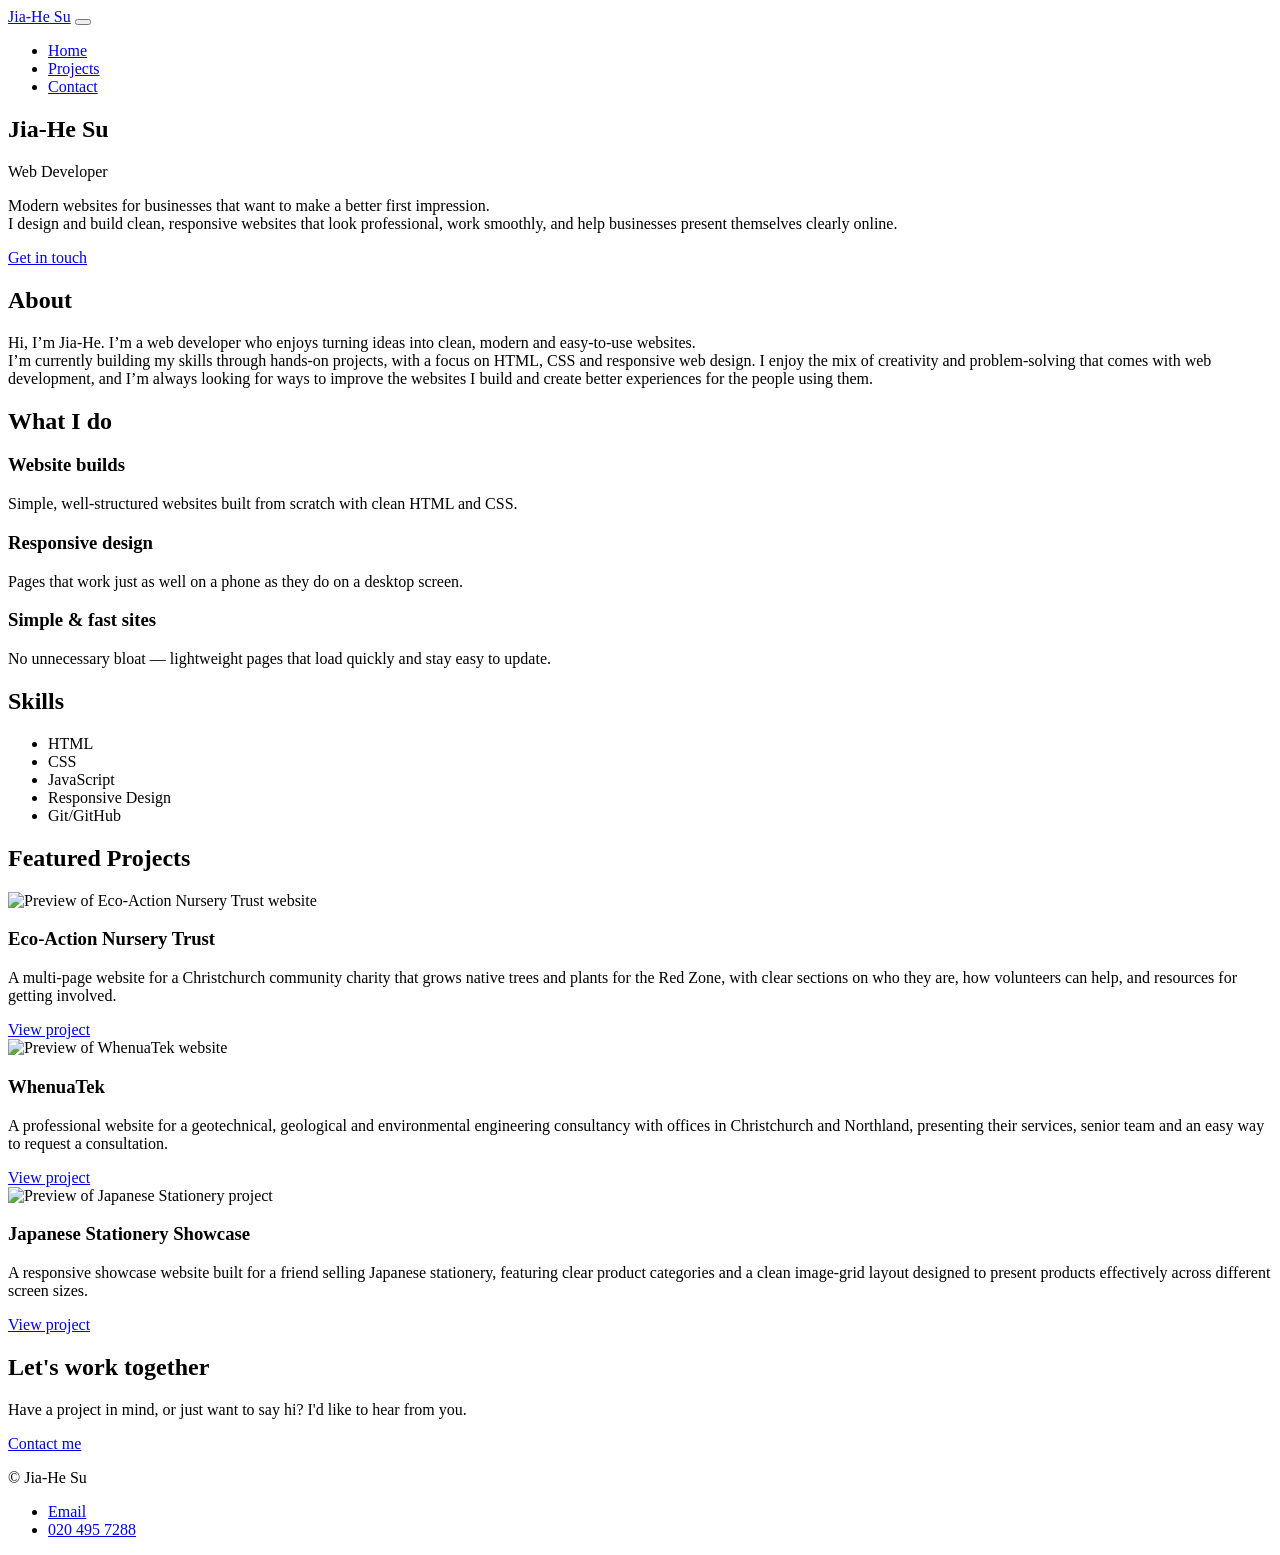
==== index.html @ 5e14d606 "Initial upload" ====
<!--
  index.html — placeholders to replace:
  - [YOUR NAME]                          : appears in <title>, nav logo, hero heading, footer
  - Hero title / intro paragraph text    : edit to your own voice
  - About section paragraph              : personalise (who you are, NZ location, learning story)
  - What I do card text                  : edit to match your actual services
  - images/stationery-screenshot.png     : replace with real Stationery Showcase screenshot
  - images/favicon.ico                   : add a real favicon file
  - images/og-image.png                  : add a real social-share image
  - https://PLACEHOLDER-SITE-URL.github.io/ : your GitHub Pages URL (og:url)
-->
<!DOCTYPE html>
<html lang="en">
<head>
  <meta charset="UTF-8" />
  <meta name="viewport" content="width=device-width, initial-scale=1.0" />
  <title>Jia-He Su - Web Developer</title>
  <meta name="description" content="Portfolio of Jia-He Su, a beginner web developer building simple, fast websites with HTML, CSS, and JavaScript." />

  <!-- Open Graph (placeholder values) -->
  <meta property="og:title" content="Jia-He - Web Developer" />
  <meta property="og:description" content="Portfolio of Jia-He, a beginner web developer building simple, fast websites." />
  <meta property="og:type" content="website" />
  <meta property="og:url" content="https://PLACEHOLDER-SITE-URL.github.io/" />
  <meta property="og:image" content="images/og-image.png" />

  <link rel="icon" href="images/favicon.ico" />

  <link rel="preconnect" href="https://fonts.googleapis.com" />
  <link rel="preconnect" href="https://fonts.gstatic.com" crossorigin />
  <link href="https://fonts.googleapis.com/css2?family=Inter:wght@400;500;600&family=Space+Grotesk:wght@300;400;500&display=swap" rel="stylesheet" />

  <link rel="stylesheet" href="css/style.css" />
</head>
<body>
  <header class="site-header">
    <nav class="nav">
      <a href="index.html" class="nav-logo">Jia-He Su</a>
      <button class="nav-toggle" aria-label="Toggle navigation menu" aria-expanded="false" aria-controls="nav-links">
        <span></span><span></span><span></span>
      </button>
      <ul class="nav-links" id="nav-links">
        <li><a href="index.html" aria-current="page">Home</a></li>
        <li><a href="projects.html">Projects</a></li>
        <li><a href="contact.html">Contact</a></li>
      </ul>
    </nav>
  </header>

  <main>
    <section class="hero">
      <div class="container">
        <h1>Jia-He Su</h1>
        <p class="hero-title">Web Developer</p>
        <p class="hero-intro">
          Modern websites for businesses that want to make a better first impression.<br/>
          I design and build clean, responsive websites that look professional, work smoothly, and help businesses present themselves clearly online.
        </p>
        <a href="contact.html" class="btn btn-accent">Get in touch</a>
      </div>
    </section>

    <section id="about">
      <div class="container">
        <h2>About</h2>
        <p class="section-intro">
          Hi, I’m Jia-He. I’m a web developer who enjoys turning ideas into clean, modern and easy-to-use websites.<br/>
          I’m currently building my skills through hands-on projects, with a focus on HTML, CSS and responsive web design. I enjoy the mix of creativity and problem-solving that comes with web development, and I’m always looking for ways to improve the websites I build and create better experiences for the people using them.
        </p>
      </div>
    </section>

    <section>
      <div class="container">
        <h2>What I do</h2>
        <div class="card-grid">
          <div class="card">
            <h3>Website builds</h3>
            <p>Simple, well-structured websites built from scratch with clean HTML and CSS.</p>
          </div>
          <div class="card">
            <h3>Responsive design</h3>
            <p>Pages that work just as well on a phone as they do on a desktop screen.</p>
          </div>
          <div class="card">
            <h3>Simple &amp; fast sites</h3>
            <p>No unnecessary bloat — lightweight pages that load quickly and stay easy to update.</p>
          </div>
        </div>
      </div>
    </section>

    <section>
      <div class="container">
        <h2>Skills</h2>
        <ul class="pill-list">
          <li class="pill">HTML</li>
          <li class="pill">CSS</li>
          <li class="pill">JavaScript</li>
          <li class="pill">Responsive Design</li>
          <li class="pill">Git/GitHub</li>
        </ul>
      </div>
    </section>

    <section>
      <div class="container">
        <h2>Featured Projects</h2>
        <div class="card-grid card-grid-2">
          <article class="project-card project-card-featured">
            <img src="images/eco-action-website-preview.png" alt="Preview of Eco-Action Nursery Trust website" />
            <div class="project-card-body">
              <h3>Eco-Action Nursery Trust</h3>
              <p>A multi-page website for a Christchurch community charity that grows native trees and plants for the Red Zone, with clear sections on who they are, how volunteers can help, and resources for getting involved.</p>
              <a href="https://eco-action-nursery-trust.netlify.app/" class="btn btn-accent" target="_blank" rel="noopener">View project</a>
            </div>
          </article>
          <article class="project-card">
            <img src="images/whenuatek-website-preview.png" alt="Preview of WhenuaTek website" />
            <div class="project-card-body">
              <h3>WhenuaTek</h3>
              <p>A professional website for a geotechnical, geological and environmental engineering consultancy with offices in Christchurch and Northland, presenting their services, senior team and an easy way to request a consultation.</p>
              <a href="https://whenuatek.co.nz/" class="btn btn-accent" target="_blank" rel="noopener">View project</a>
            </div>
          </article>
          <article class="project-card">
            <img src="images/stationery-website-preview.png" alt="Preview of Japanese Stationery project" />
            <div class="project-card-body">
              <h3>Japanese Stationery Showcase</h3>
              <p>A responsive showcase website built for a friend selling Japanese stationery, featuring clear product categories and a clean image-grid layout designed to present products effectively across different screen sizes.</p>
             <a href="https://6a7805e01830de242ae19ab8--japanese-stationery-website.netlify.app/" class="btn btn-accent" target="_blank" rel="noopener">View project</a>
            </div>
          </article>
        </div>
      </div>
    </section>

    <section class="cta">
      <div class="container">
        <h2>Let's work together</h2>
        <p>Have a project in mind, or just want to say hi? I'd like to hear from you.</p>
        <a href="contact.html" class="btn btn-accent">Contact me</a>
      </div>
    </section>
  </main>

  <footer class="site-footer">
    <div class="container footer-inner">
      <p>&copy; <span id="year"></span> Jia-He Su</p>
      <ul class="footer-links">
        <li><a href="mailto:jsu300911@gmail.com">Email</a></li>
        <li><a href="tel:+64204957288">020 495 7288</a></li>
      </ul>
    </div>
  </footer>

  <script src="js/main.js" defer></script>
</body>
</html>
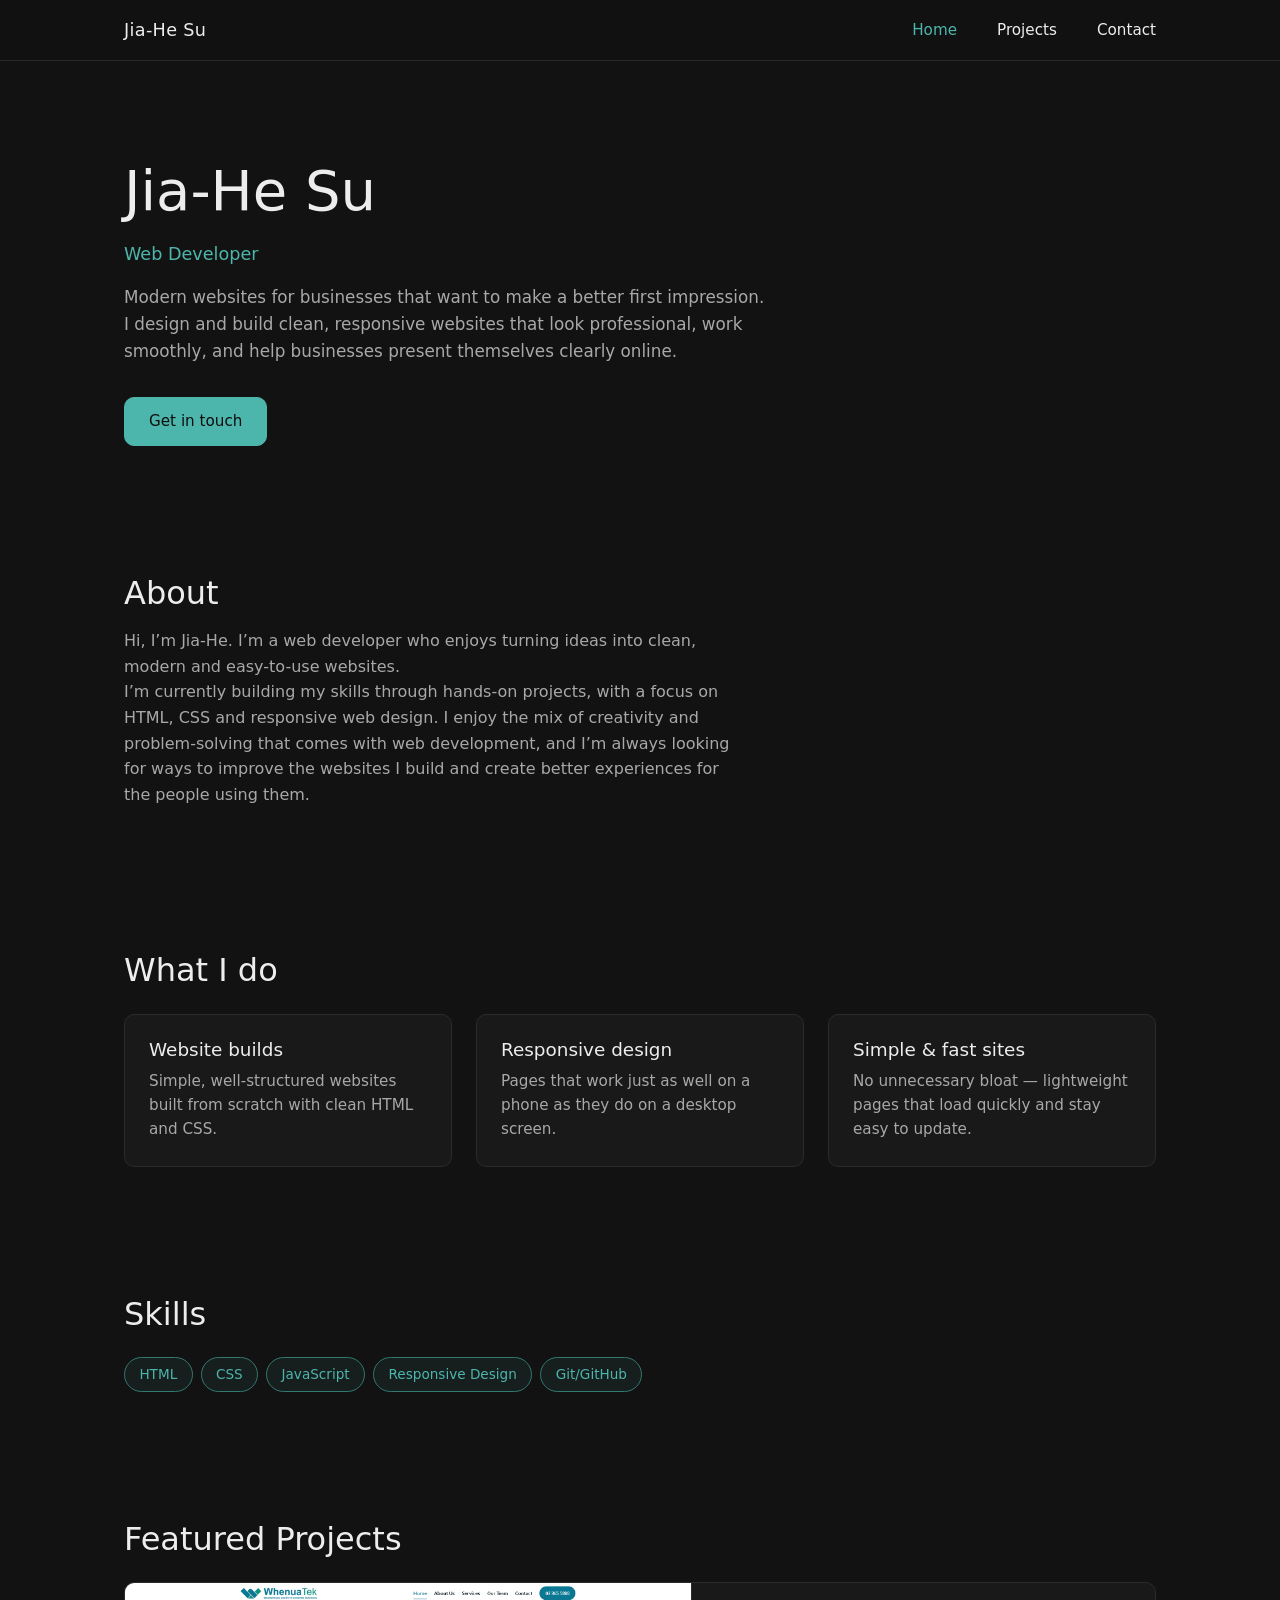
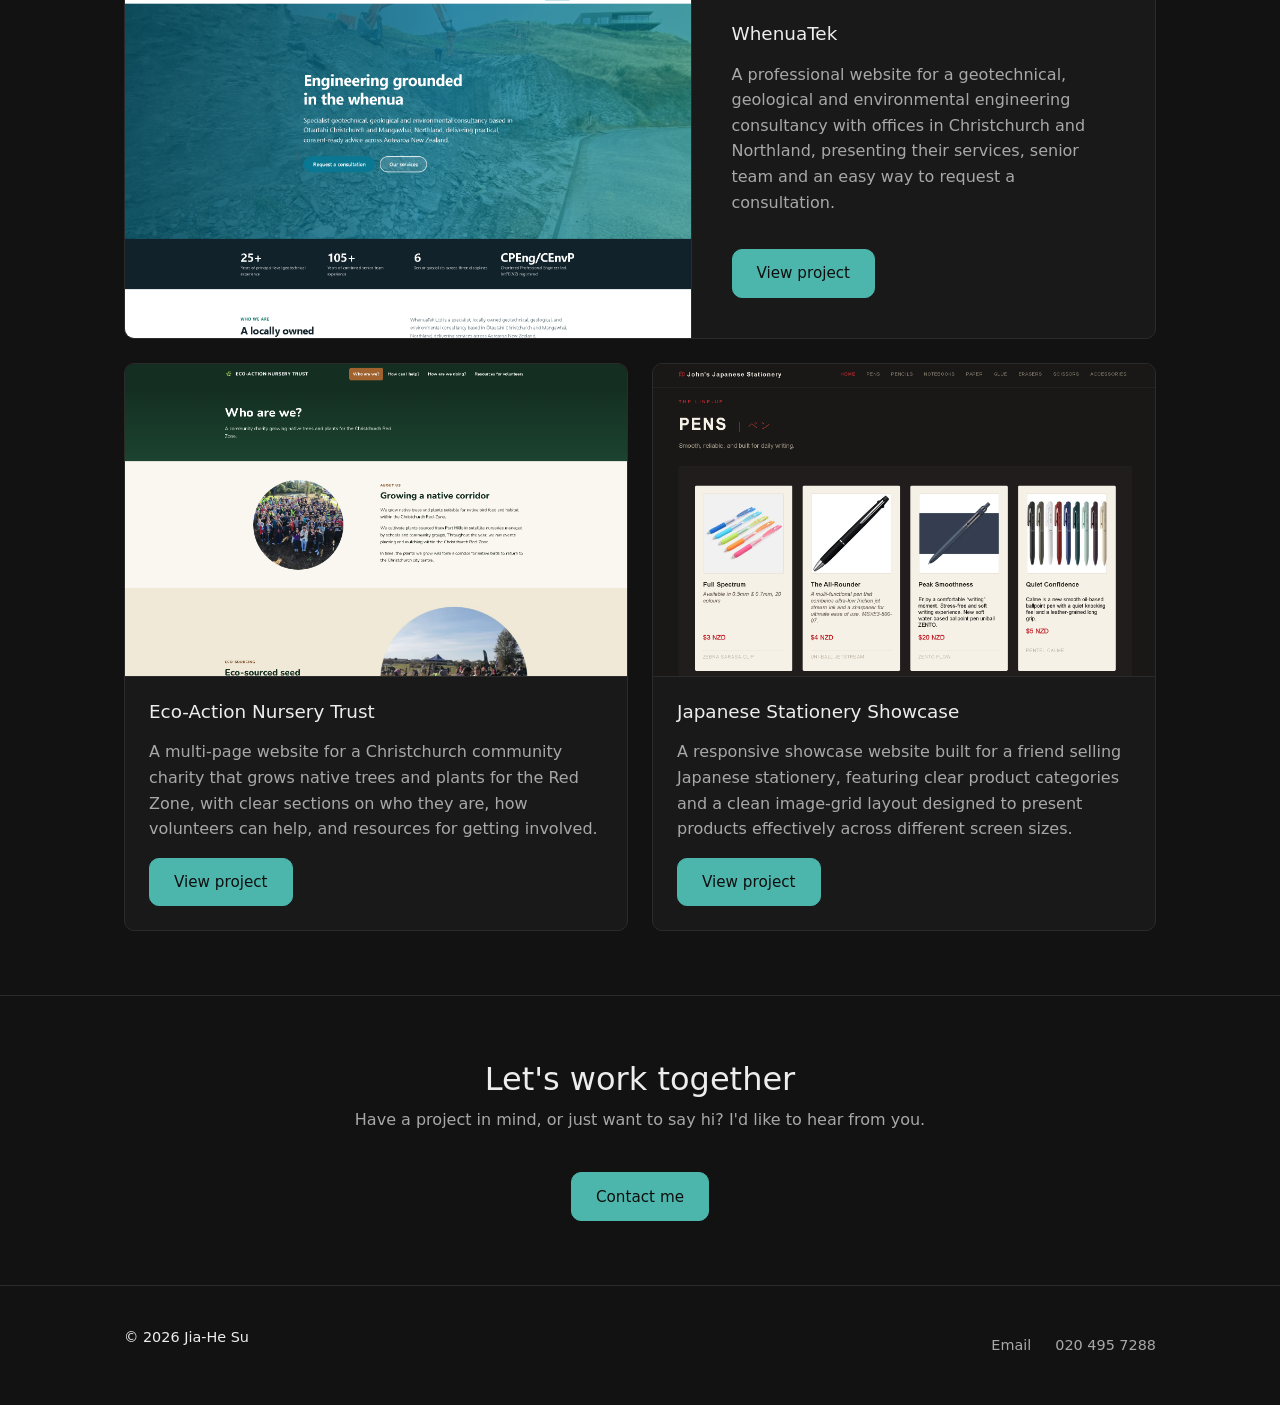
==== commit fea2ee34: "Add files via upload" ====
--- a/index.html
+++ b/index.html
@@ -108,19 +108,19 @@
         <h2>Featured Projects</h2>
         <div class="card-grid card-grid-2">
           <article class="project-card project-card-featured">
+            <img src="images/whenuatek-website-preview.png" alt="Preview of WhenuaTek website" />
+            <div class="project-card-body">
+              <h3>WhenuaTek</h3>
+              <p>A professional website for a geotechnical, geological and environmental engineering consultancy with offices in Christchurch and Northland, presenting their services, senior team and an easy way to request a consultation.</p>
+              <a href="https://whenuatek.co.nz/" class="btn btn-accent" target="_blank" rel="noopener">View project</a>
+            </div>
+          </article>
+          <article class="project-card">
             <img src="images/eco-action-website-preview.png" alt="Preview of Eco-Action Nursery Trust website" />
             <div class="project-card-body">
               <h3>Eco-Action Nursery Trust</h3>
               <p>A multi-page website for a Christchurch community charity that grows native trees and plants for the Red Zone, with clear sections on who they are, how volunteers can help, and resources for getting involved.</p>
               <a href="https://eco-action-nursery-trust.netlify.app/" class="btn btn-accent" target="_blank" rel="noopener">View project</a>
-            </div>
-          </article>
-          <article class="project-card">
-            <img src="images/whenuatek-website-preview.png" alt="Preview of WhenuaTek website" />
-            <div class="project-card-body">
-              <h3>WhenuaTek</h3>
-              <p>A professional website for a geotechnical, geological and environmental engineering consultancy with offices in Christchurch and Northland, presenting their services, senior team and an easy way to request a consultation.</p>
-              <a href="https://whenuatek.co.nz/" class="btn btn-accent" target="_blank" rel="noopener">View project</a>
             </div>
           </article>
           <article class="project-card">
--- a/css/style.css
+++ b/css/style.css
@@ -0,0 +1,577 @@
+/* =========================================================
+   style.css — shared stylesheet for all pages
+   Dark, minimal theme. Accent colour: muted teal (#4DB6AC)
+   ========================================================= */
+
+:root {
+  --color-bg: #121212;
+  --color-bg-alt: #1a1a1a;
+  --color-bg-card: #191919;
+  --color-border: #2b2b2b;
+  --color-text: #ededed;
+  --color-text-muted: #a8a8a8;
+  --color-accent: #4db6ac;
+  --color-accent-dark: #34786f;
+
+  --font-heading: "Space Grotesk", "Inter", system-ui, sans-serif;
+  --font-body: "Inter", system-ui, sans-serif;
+
+  --max-width: 1080px;
+  --space-1: 0.5rem;
+  --space-2: 1rem;
+  --space-3: 1.5rem;
+  --space-4: 2.5rem;
+  --space-5: 4rem;
+  --space-6: 6rem;
+
+  --radius: 10px;
+  --transition: 0.2s ease;
+}
+
+/* ---------- Reset ---------- */
+*,
+*::before,
+*::after {
+  box-sizing: border-box;
+}
+
+html {
+  scroll-behavior: smooth;
+}
+
+body {
+  margin: 0;
+  background-color: var(--color-bg);
+  color: var(--color-text);
+  font-family: var(--font-body);
+  font-size: 16px;
+  line-height: 1.6;
+  -webkit-font-smoothing: antialiased;
+}
+
+img {
+  max-width: 100%;
+  display: block;
+}
+
+h1,
+h2,
+h3 {
+  font-family: var(--font-heading);
+  font-weight: 300;
+  line-height: 1.2;
+  margin: 0 0 var(--space-2);
+}
+
+h1 {
+  font-size: clamp(2.25rem, 5vw, 3.5rem);
+}
+
+h2 {
+  font-size: clamp(1.5rem, 3vw, 2rem);
+  font-weight: 400;
+}
+
+h3 {
+  font-size: 1.15rem;
+  font-weight: 500;
+}
+
+p {
+  margin: 0 0 var(--space-2);
+  color: var(--color-text);
+}
+
+a {
+  color: var(--color-accent);
+  text-decoration: none;
+  transition: color var(--transition);
+}
+
+a:hover,
+a:focus-visible {
+  color: #fff;
+}
+
+/* ---------- Focus states (accessibility) ---------- */
+a:focus-visible,
+button:focus-visible,
+.card:focus-visible {
+  outline: 2px solid var(--color-accent);
+  outline-offset: 3px;
+  border-radius: 4px;
+}
+
+/* ---------- Layout helpers ---------- */
+.container {
+  width: 100%;
+  max-width: var(--max-width);
+  margin: 0 auto;
+  padding: 0 var(--space-3);
+}
+
+section {
+  padding: var(--space-5) 0;
+}
+
+.section-intro {
+  color: var(--color-text-muted);
+  max-width: 60ch;
+}
+
+/* ---------- Fade-in on load ---------- */
+main {
+  animation: fadeIn 0.6s ease both;
+}
+
+@keyframes fadeIn {
+  from {
+    opacity: 0;
+    transform: translateY(8px);
+  }
+  to {
+    opacity: 1;
+    transform: translateY(0);
+  }
+}
+
+@media (prefers-reduced-motion: reduce) {
+  html {
+    scroll-behavior: auto;
+  }
+  main {
+    animation: none;
+  }
+  * {
+    transition-duration: 0.01ms !important;
+    animation-duration: 0.01ms !important;
+  }
+}
+
+/* =========================================================
+   Header / Nav
+   ========================================================= */
+.site-header {
+  position: sticky;
+  top: 0;
+  z-index: 50;
+  background-color: rgba(18, 18, 18, 0.92);
+  border-bottom: 1px solid var(--color-border);
+}
+
+.nav {
+  display: flex;
+  align-items: center;
+  justify-content: space-between;
+  padding: var(--space-2) var(--space-3);
+  max-width: var(--max-width);
+  margin: 0 auto;
+}
+
+.nav-logo {
+  font-family: var(--font-heading);
+  font-size: 1.1rem;
+  color: var(--color-text);
+  letter-spacing: 0.02em;
+}
+
+.nav-logo:hover,
+.nav-logo:focus-visible {
+  color: var(--color-accent);
+}
+
+.nav-toggle {
+  display: inline-flex;
+  flex-direction: column;
+  justify-content: center;
+  gap: 5px;
+  width: 40px;
+  height: 40px;
+  background: none;
+  border: 1px solid var(--color-border);
+  border-radius: 6px;
+  cursor: pointer;
+  padding: 0;
+}
+
+.nav-toggle span {
+  display: block;
+  width: 18px;
+  height: 2px;
+  margin: 0 auto;
+  background-color: var(--color-text);
+  transition: transform var(--transition), opacity var(--transition);
+}
+
+.nav-toggle[aria-expanded="true"] span:nth-child(1) {
+  transform: translateY(7px) rotate(45deg);
+}
+
+.nav-toggle[aria-expanded="true"] span:nth-child(2) {
+  opacity: 0;
+}
+
+.nav-toggle[aria-expanded="true"] span:nth-child(3) {
+  transform: translateY(-7px) rotate(-45deg);
+}
+
+.nav-links {
+  list-style: none;
+  margin: 0;
+  padding: var(--space-2) 0 0;
+  display: flex;
+  flex-direction: column;
+  gap: var(--space-1);
+  width: 100%;
+  max-height: 0;
+  overflow: hidden;
+  transition: max-height var(--transition);
+}
+
+.nav-links.is-open {
+  max-height: 240px;
+  padding-bottom: var(--space-2);
+}
+
+.nav-links a {
+  display: block;
+  padding: var(--space-1) 0;
+  color: var(--color-text);
+  font-size: 0.95rem;
+}
+
+.nav-links a:hover,
+.nav-links a:focus-visible,
+.nav-links a[aria-current="page"] {
+  color: var(--color-accent);
+}
+
+@media (min-width: 700px) {
+  .nav-toggle {
+    display: none;
+  }
+
+  .nav-links {
+    flex-direction: row;
+    gap: var(--space-4);
+    max-height: none;
+    overflow: visible;
+    padding: 0;
+    width: auto;
+  }
+
+  .nav-links a {
+    padding: 0;
+  }
+}
+
+/* =========================================================
+   Hero
+   ========================================================= */
+.hero {
+  padding-top: var(--space-6);
+  padding-bottom: var(--space-5);
+}
+
+.hero-title {
+  color: var(--color-accent);
+  font-size: 1.1rem;
+  margin-bottom: var(--space-2);
+}
+
+.hero-intro {
+  max-width: 60ch;
+  color: var(--color-text-muted);
+  font-size: 1.05rem;
+}
+
+/* ---------- Buttons ---------- */
+.btn {
+  display: inline-block;
+  padding: 0.7rem 1.5rem;
+  border-radius: var(--radius);
+  border: 1px solid var(--color-accent);
+  font-size: 0.95rem;
+  margin-top: var(--space-2);
+  transition: background-color var(--transition), color var(--transition), transform var(--transition);
+}
+
+.btn-accent {
+  background-color: var(--color-accent);
+  color: #0e0e0e;
+}
+
+.btn-accent:hover,
+.btn-accent:focus-visible {
+  background-color: #6cc9c0;
+  color: #0e0e0e;
+  transform: translateY(-2px);
+}
+
+.btn-outline {
+  background-color: transparent;
+  color: var(--color-accent);
+}
+
+.btn-outline:hover,
+.btn-outline:focus-visible {
+  background-color: var(--color-accent);
+  color: #0e0e0e;
+  transform: translateY(-2px);
+}
+
+/* =========================================================
+   Cards (What I do / Projects)
+   ========================================================= */
+.card-grid {
+  display: grid;
+  grid-template-columns: 1fr;
+  gap: var(--space-3);
+  margin-top: var(--space-3);
+}
+
+@media (min-width: 640px) {
+  .card-grid {
+    grid-template-columns: repeat(3, 1fr);
+  }
+
+  .card-grid.card-grid-2 {
+    grid-template-columns: repeat(2, 1fr);
+  }
+}
+
+.card {
+  background-color: var(--color-bg-card);
+  border: 1px solid var(--color-border);
+  border-radius: var(--radius);
+  padding: var(--space-3);
+  transition: transform var(--transition), border-color var(--transition);
+}
+
+.card:hover {
+  transform: translateY(-4px);
+  border-color: var(--color-accent);
+}
+
+.card h3 {
+  margin-bottom: var(--space-1);
+}
+
+.card p {
+  color: var(--color-text-muted);
+  font-size: 0.95rem;
+  margin-bottom: 0;
+}
+
+/* ---------- Project cards ---------- */
+.project-card {
+  background-color: var(--color-bg-card);
+  border: 1px solid var(--color-border);
+  border-radius: var(--radius);
+  overflow: hidden;
+  transition: transform var(--transition), border-color var(--transition);
+  display: flex;
+  flex-direction: column;
+}
+
+.project-card:hover {
+  transform: translateY(-4px);
+  border-color: var(--color-accent);
+}
+
+.project-card img {
+  width: 100%;
+  aspect-ratio: 16 / 10;
+  object-fit: cover;
+  background-color: var(--color-bg-alt);
+  border-bottom: 1px solid var(--color-border);
+}
+
+.project-card-body {
+  padding: var(--space-3);
+  display: flex;
+  flex-direction: column;
+  flex-grow: 1;
+}
+
+.project-card-body p {
+  color: var(--color-text-muted);
+}
+
+/* Featured project: spans the full grid width, image beside text on wider screens */
+.project-card-featured {
+  grid-column: 1 / -1;
+}
+
+@media (min-width: 860px) {
+  .project-card-featured {
+    flex-direction: row;
+  }
+
+  .project-card-featured img {
+    width: 55%;
+    flex-shrink: 0;
+    border-bottom: none;
+    border-right: 1px solid var(--color-border);
+  }
+
+  .project-card-featured .project-card-body {
+    justify-content: center;
+    align-items: flex-start;
+    padding: var(--space-4);
+  }
+}
+
+.project-tools {
+  list-style: none;
+  display: flex;
+  flex-wrap: wrap;
+  gap: var(--space-1);
+  padding: 0;
+  margin: 0 0 var(--space-3);
+}
+
+.project-tools li {
+  font-size: 0.8rem;
+  color: var(--color-text-muted);
+  border: 1px solid var(--color-border);
+  border-radius: 999px;
+  padding: 0.2rem 0.7rem;
+}
+
+.project-card .btn {
+  margin-top: auto;
+  align-self: flex-start;
+}
+
+/* =========================================================
+   Skills pills
+   ========================================================= */
+.pill-list {
+  list-style: none;
+  display: flex;
+  flex-wrap: wrap;
+  gap: var(--space-1);
+  padding: 0;
+  margin: var(--space-3) 0 0;
+}
+
+.pill {
+  display: inline-block;
+  font-size: 0.85rem;
+  color: var(--color-accent);
+  border: 1px solid var(--color-accent-dark);
+  background-color: rgba(77, 182, 172, 0.08);
+  border-radius: 999px;
+  padding: 0.35rem 0.9rem;
+}
+
+/* =========================================================
+   Contact link cards
+   ========================================================= */
+.contact-grid {
+  display: grid;
+  grid-template-columns: 1fr;
+  gap: var(--space-3);
+  margin-top: var(--space-4);
+}
+
+@media (min-width: 640px) {
+  .contact-grid {
+    grid-template-columns: repeat(2, 1fr);
+  }
+}
+
+.contact-card {
+  display: block;
+  background-color: var(--color-bg-card);
+  border: 1px solid var(--color-border);
+  border-radius: var(--radius);
+  padding: var(--space-3);
+  transition: transform var(--transition), border-color var(--transition);
+}
+
+.contact-card:hover,
+.contact-card:focus-visible {
+  transform: translateY(-4px);
+  border-color: var(--color-accent);
+}
+
+.contact-card .contact-label {
+  display: block;
+  color: var(--color-text-muted);
+  font-size: 0.8rem;
+  text-transform: uppercase;
+  letter-spacing: 0.08em;
+  margin-bottom: var(--space-1);
+}
+
+.contact-card .contact-value {
+  display: block;
+  color: var(--color-text);
+  font-size: 1.05rem;
+}
+
+.contact-card:hover .contact-value,
+.contact-card:focus-visible .contact-value {
+  color: var(--color-accent);
+}
+
+/* =========================================================
+   CTA section
+   ========================================================= */
+.cta {
+  text-align: center;
+  border-top: 1px solid var(--color-border);
+}
+
+.cta h2 {
+  margin-bottom: var(--space-1);
+}
+
+.cta p {
+  color: var(--color-text-muted);
+  margin-bottom: var(--space-3);
+}
+
+/* =========================================================
+   Footer
+   ========================================================= */
+.site-footer {
+  border-top: 1px solid var(--color-border);
+  padding: var(--space-4) 0;
+  color: var(--color-text-muted);
+  font-size: 0.9rem;
+}
+
+.footer-inner {
+  display: flex;
+  flex-direction: column;
+  gap: var(--space-2);
+  align-items: flex-start;
+}
+
+@media (min-width: 640px) {
+  .footer-inner {
+    flex-direction: row;
+    justify-content: space-between;
+    align-items: center;
+  }
+}
+
+.footer-links {
+  list-style: none;
+  display: flex;
+  gap: var(--space-3);
+  padding: 0;
+  margin: 0;
+}
+
+.footer-links a {
+  color: var(--color-text-muted);
+}
+
+.footer-links a:hover,
+.footer-links a:focus-visible {
+  color: var(--color-accent);
+}
